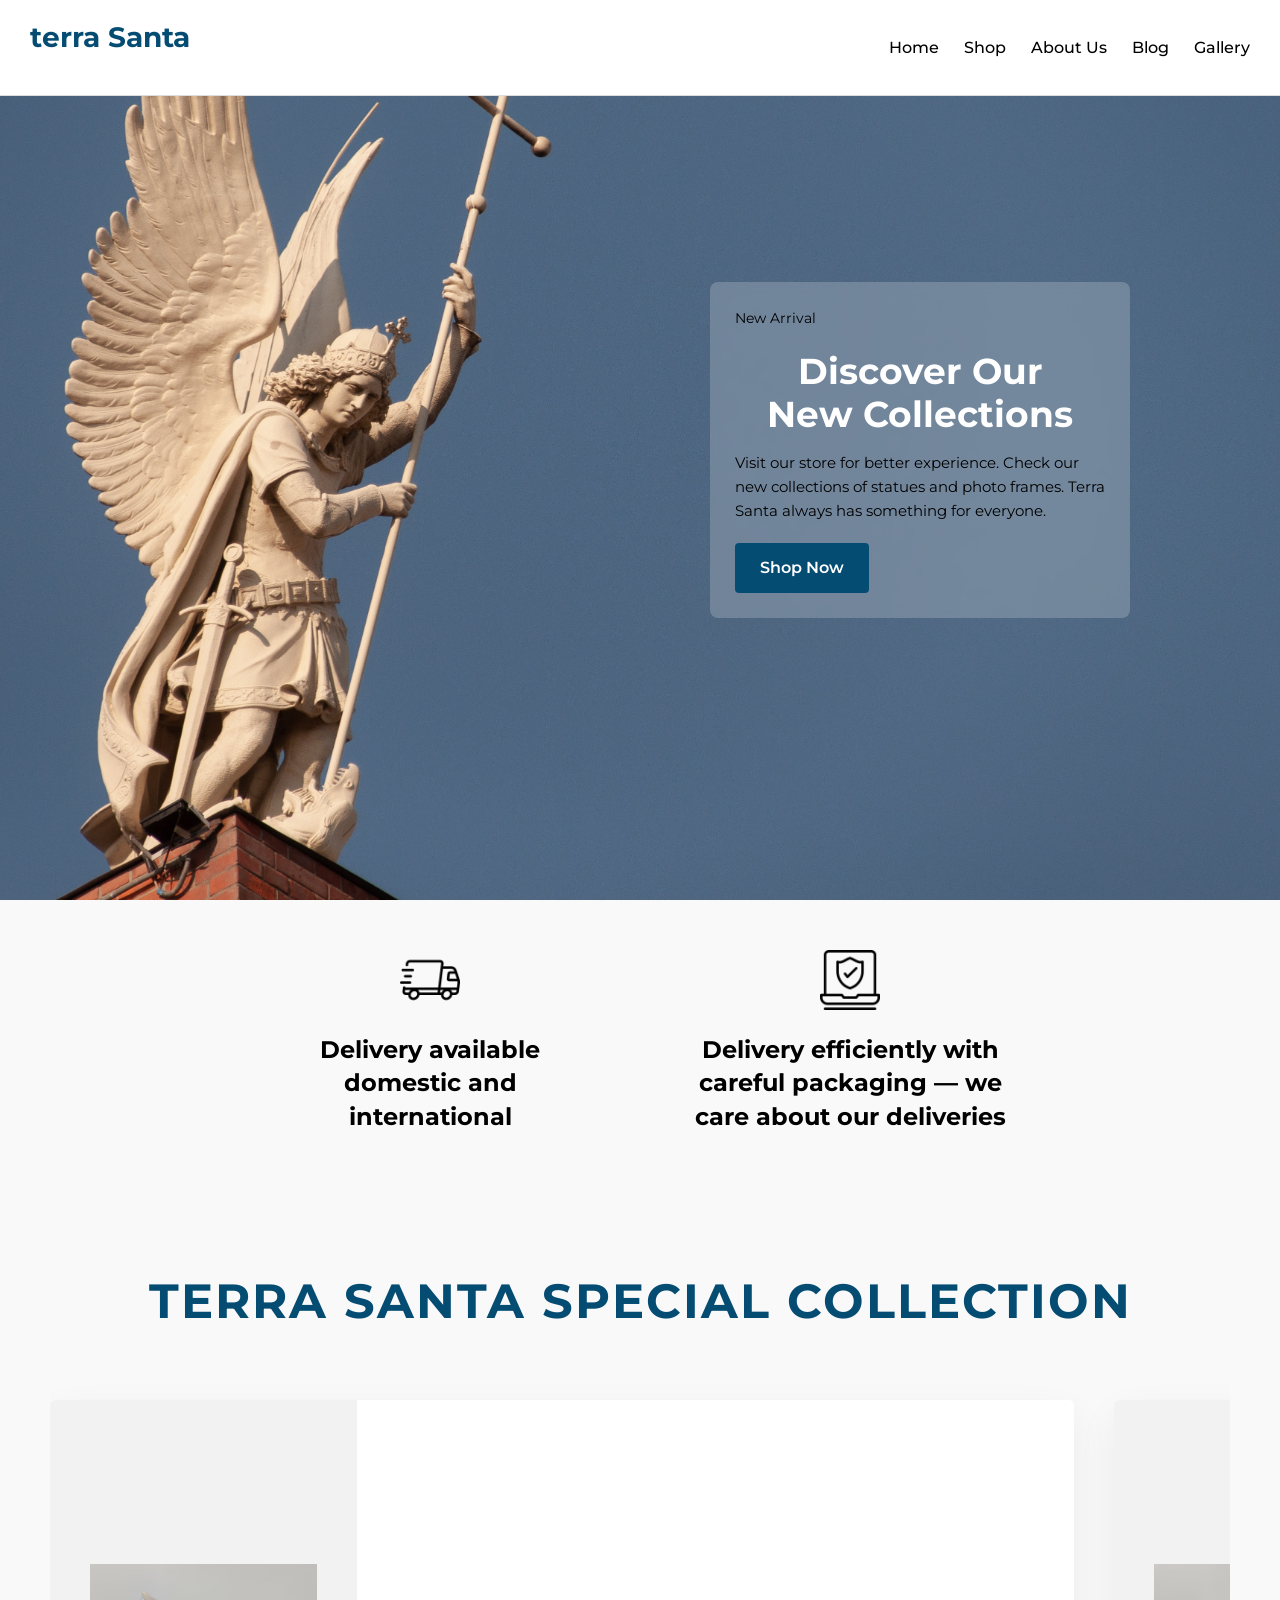
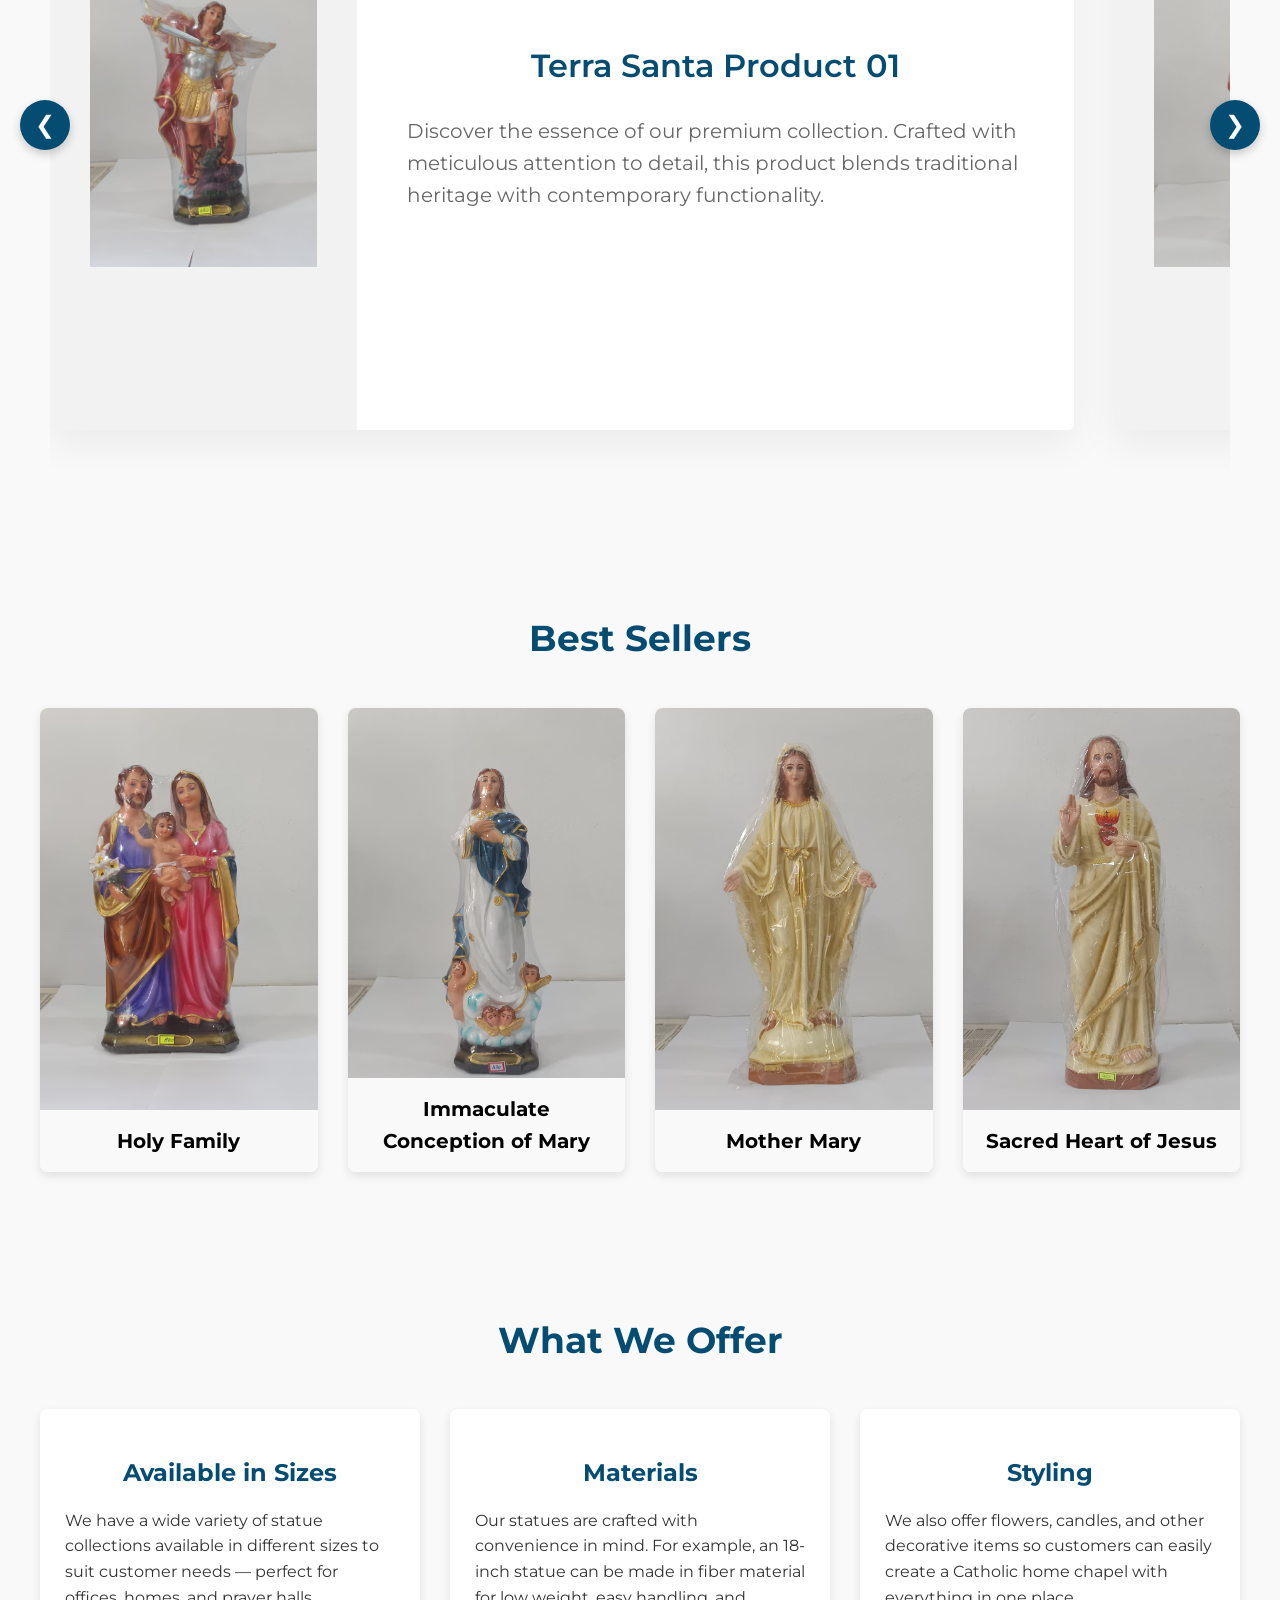
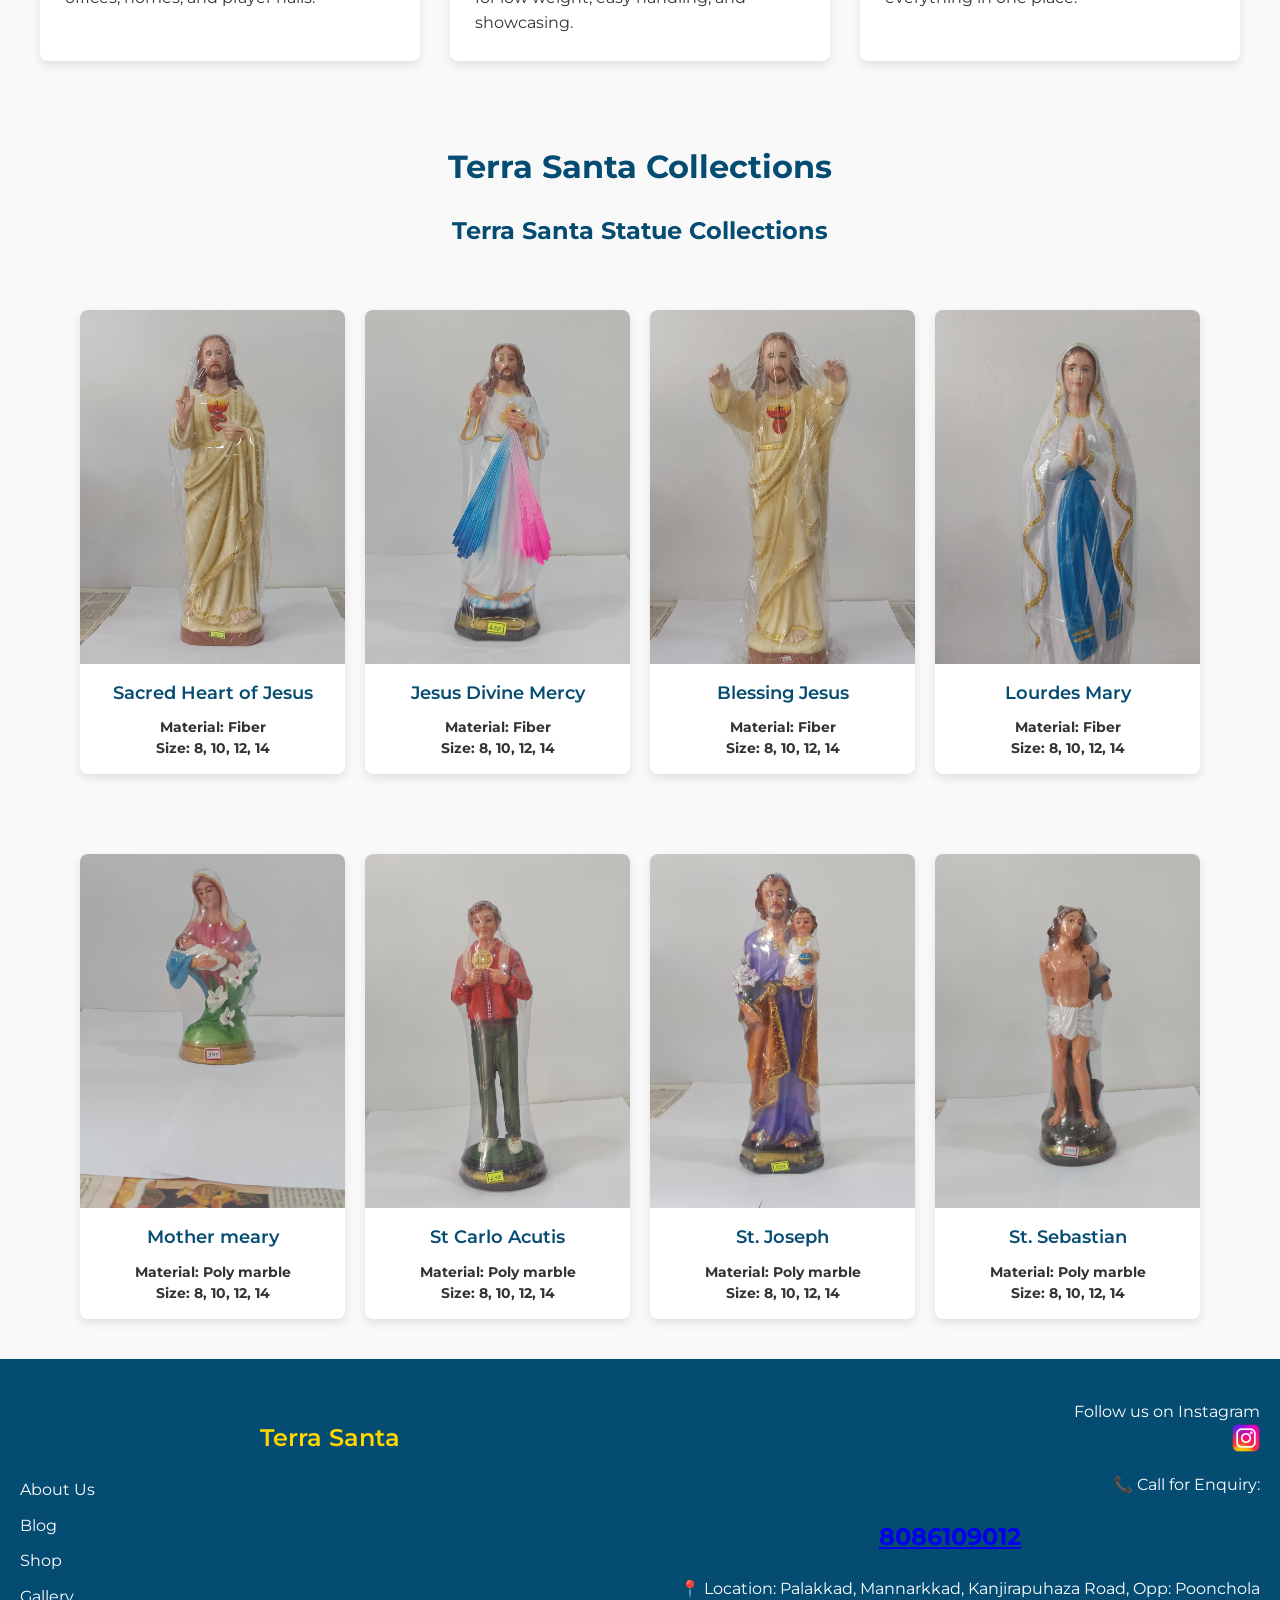
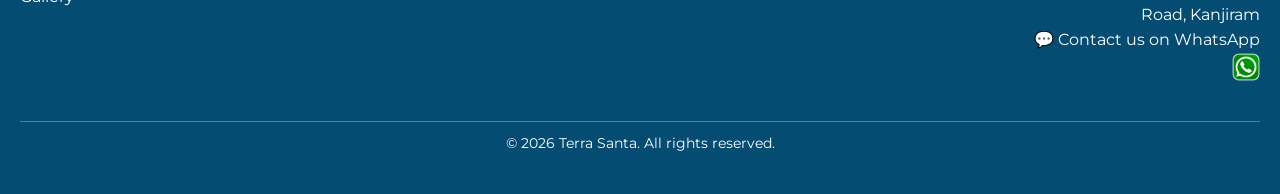
==== index.html @ 68c7cd8b "initialcommit" ====
<!DOCTYPE html>
<html lang="en">
<head>
  <meta charset="UTF-8">
  <meta name="viewport" content="width=device-width, initial-scale=1.0">
  
  <title>terra Santa</title>
  <link rel="stylesheet" href="style.css">
  <!-- Google Fonts -->
  <link href="https://fonts.googleapis.com/css2?family=Montserrat:wght@400;600&display=swap" rel="stylesheet">
</head>
<body>
  <header>
    <div class="logo">terra Santa</div>
    <nav>
      <ul class="nav-links">
        <li><a href="index.html">Home</a></li>
         <li><a href="shop.html">Shop</a></li>
        <li><a href="about.html">About Us</a></li>
        <li><a href="blog.html">Blog</a></li>
        <li><a href="gallery.html">Gallery</a></li>
        
      
      </ul>
    </nav>

    <div class="menu-toggle">&#9776;</div>


  </header>

    <!-- Hero Section -->
  <section class="hero">
    <div class="hero-content">
      <p class="new-arrival">New Arrival</p>
      <h1>Discover Our<br>New Collections</h1>
      <p class="hero-text">
        Visit our store for better experience. Check our new collections of statues and photo frames. Terra Santa always has something for everyone.
      </p>
      <a href="shop.html" class="hero-btn">Shop Now</a>
    </div>
  </section>

  <!-- Delivery & Care Section -->
<section class="delivery-care">
  <div class="info-box">
    <img src="images/express-delivery.png" alt="Fast Delivery" class="info-icon">
    <p class="info-text">Delivery available domestic and international</p>
  </div>

  <div class="info-box">
    <img src="images/secure-laptop.png" alt="Shield Care" class="info-icon">
    <p class="info-text">Delivery efficiently with careful packaging — we care about our deliveries</p>
  </div>
</section>

 



    <section class="collection-section">
        <!-- Main Section Heading -->
        <h1 class="section-title">Terra Santa Special Collection</h1>

        <!-- Slider Wrapper (Holds track and buttons together) -->
        <div class="slider-wrapper">
            
            <!-- Slide Buttons -->
            <button class="slide-btn prev-btn" id="prevBtn" aria-label="Previous Slide">&#10094;</button>
            <button class="slide-btn next-btn" id="nextBtn" aria-label="Next Slide">&#10095;</button>

            <!-- Horizontal Scroll Container -->
            <div class="horizontal-scroll-container" id="scrollContainer">

                <!-- Card 1 -->
                <div class="product-card">
                    <div class="card-left">
                        <img src="images/Mehiel.jfif" alt="Terra Santa Product" class="product-image">
                    </div>
                    <div class="card-right">
                        <h2 class="product-title">Terra Santa Product 01</h2>
                        <p class="product-description">
                            Discover the essence of our premium collection. Crafted with meticulous attention to detail, this product blends traditional heritage with contemporary functionality.
                        </p>
                    </div>
                </div>

                <!-- Card 2 -->
                <div class="product-card">
                    <div class="card-left">
                        <img src="images/Saint Carlo Acutis.jfif" alt="Terra Santa Product" class="product-image">
                    </div>
                    <div class="card-right">
                        <h2 class="product-title">Terra Santa Product 02</h2>
                        <p class="product-description">
                            An exclusive addition to our premium line. This piece embodies elegance, utilizing authentic sustainably-sourced materials engineered to elevate your daily routine.
                        </p>
                    </div>
                </div>

                <!-- Card 3 -->
                <div class="product-card">
                    <div class="card-left">
                        <img src="images/blessing jesus gold.jfif" alt="Terra Santa Product" class="product-image">
                    </div>
                    <div class="card-right">
                        <h2 class="product-title">Terra Santa Product 03</h2>
                        <p class="product-description">
                            Experience unmatched comfort and pristine artistry. Each item undergoes strict quality control to guarantee enduring luxury tailored for true collectors.
                        </p>
                    </div>
                </div>

                <!-- Card 4 -->
                <div class="product-card">
                    <div class="card-left">
                        <img src="images/loard meary with jesus.jfif" alt="Terra Santa Product" class="product-image">
                    </div>
                    <div class="card-right">
                        <h2 class="product-title">Terra Santa Product 04</h2>
                        <p class="product-description">
                            The pinnacle of the Terra Santa series. A timeless blend of performance and sophistication, built perfectly to become a staple signature element in your space.
                        </p>
                    </div>
                </div>

            </div>
        </div>
    </section>

    <section class="best-sellers">
  <h2 class="section-heading">Best Sellers</h2>
  <div class="card-container">
    <!-- Card 1 -->
    <div class="card">
      <img src="images/holy family full.jfif" alt="Product 1">
      <p class="product-name">Holy Family</p>
    </div>

    <!-- Card 2 -->
    <div class="card">
      <img src="images/praying meary.jfif" alt="Product 2">
      <p class="product-name">Immaculate Conception of Mary</p>
    </div>

    <!-- Card 3 -->
    <div class="card">
      <img src="images/st meary01.jfif" alt="Product 3">
      <p class="product-name">Mother Mary</p>
    </div>

    <!-- Card 4 -->
    <div class="card">
      <img src="images/jesuse gold.jfif" alt="Product 4">
      <p class="product-name">Sacred Heart of Jesus</p>
    </div>
  </div>
</section>


<!-- What We Offer Section -->
<section class="offers">
  <h2 class="section-heading">What We Offer</h2>
  <div class="offers-container">
    <!-- Card 1 -->
    <div class="offer-card">
      <h3>Available in Sizes</h3>
      <p>We have a wide variety of statue collections available in different sizes to suit customer needs — perfect for offices, homes, and prayer halls.</p>
    </div>

    <!-- Card 2 -->
    <div class="offer-card">
      <h3>Materials</h3>
      <p>Our statues are crafted with convenience in mind. For example, an 18-inch statue can be made in fiber material for low weight, easy handling, and showcasing.</p>
    </div>

    <!-- Card 3 -->
    <div class="offer-card">
      <h3>Styling</h3>
      <p>We also offer flowers, candles, and other decorative items so customers can easily create a Catholic home chapel with everything in one place.</p>
    </div>
  </div>
</section>

<h1>Terra Santa Collections</h1>

  <!-- Statue Collection -->
  <h2>Terra Santa Statue Collections</h2>
   <div class="container">
    <!-- 4 product cards -->
    <div class="card">
      <img src="images/jesuse gold.jfif" alt="Statue 1">
      <div class="card-body">
        <h4>Sacred Heart of Jesus</h4>
        <p class="details">Material: Fiber<br>Size: 8, 10, 12, 14</p>
      </div>
    </div>
    <div class="card">
      <img src="images/blessing jesus color.jfif" alt="Statue 2">
      <div class="card-body">
        <h4>Jesus Divine Mercy </h4>
        <p class="details">Material: Fiber<br>Size: 8, 10, 12, 14</p>
      </div>
    </div>
    <div class="card">
      <img src="images/blessing jesus gold.jfif" alt="Statue 3">
      <div class="card-body">
        <h4>Blessing Jesus</h4>
        <p class="details">Material: Fiber<br>Size: 8, 10, 12, 14</p>
      </div>
    </div>
    <div class="card">
      <img src="images/st meary.jfif" alt="Statue 4">
      <div class="card-body">
        <h4>Lourdes Mary</h4>
        <p class="details">Material: Fiber<br>Size: 8, 10, 12, 14</p>
      </div>
    </div>
  </div>
  <div class="container">
    <!-- 4 product cards -->
    <div class="card">
      <img src="images/mother meary01.jfif" alt="Statue 1">
      <div class="card-body">
        <h4>Mother meary</h4>
        <p class="details">Material: Poly marble<br>Size: 8, 10, 12, 14</p>
      </div>
    </div>
    <div class="card">
      <img src="images/Saint Carlo Acutis.jfif" alt="Statue 2">
      <div class="card-body">
        <h4>St Carlo Acutis</h4>
        <p class="details">Material: Poly marble<br>Size: 8, 10, 12, 14</p>
      </div>
    </div>
    <div class="card">
      <img src="images/st joshep with jesuse.jfif" alt="Statue 3">
      <div class="card-body">
        <h4>St. Joseph</h4>
        <p class="details">Material: Poly marble<br>Size: 8, 10, 12, 14</p>
      </div>
    </div>
    <div class="card">
      <img src="images/st Sebastian.jfif" alt="Statue 4">
      <div class="card-body">
        <h4>St. Sebastian</h4>
        <p class="details">Material: Poly marble<br>Size: 8, 10, 12, 14</p>
      </div>
    </div>
  </div>

  <!-- Footer Section -->
 <!-- Footer Section -->
<footer class="footer">
  <div class="footer-left">
    <h2 class="logo">Terra Santa</h2>
    <ul class="footer-links">
      <li><a href="about.html">About Us</a></li>
      <li><a href="blog.html">Blog</a></li>
      <li><a href="shop.html">Shop</a></li>
      <li><a href="gallery.html">Gallery</a></li>
    </ul>
  </div>

  <div class="footer-right">
    <div class="social">
      <p>Follow us on Instagram</p>
      <a href="https://www.instagram.com/terra_santa_kanjiram?igsh=cGtvNDdnOWw2bW5s" target="_blank">
        <img src="images/instagram.png" alt="Instagram" class="social-icon">
      </a>
    </div>
    <div class="contact">
      <p>📞 Call for Enquiry: <a href="tel:8086109012"><H2>8086109012</H2></a></p>
      <p>📍 Location: Palakkad, Mannarkkad, Kanjirapuhaza Road, Opp: Poonchola Road, Kanjiram</p>
      <p>💬 Contact us on WhatsApp</p>
      <a href="https://wa.me/8086109012" target="_blank">
        <img src="images/wathsapp icon.png" alt="WhatsApp" class="social-icon">
      </a>
    </div>
  </div>

  <div class="footer-bottom">
    <p>© 2026 Terra Santa. All rights reserved.</p>
  </div>
</footer>

  <script>
    const menuToggle = document.querySelector('.menu-toggle');
    const navLinks = document.querySelector('.nav-links');
    menuToggle.addEventListener('click', () => {
      navLinks.classList.toggle('active');
    });

    const container = document.getElementById('scrollContainer');
        const prevBtn = document.getElementById('prevBtn');
        const nextBtn = document.getElementById('nextBtn');

        // Scroll amount equal to one card width plus the gap (1440px + 40px)
        const scrollAmount = 1480; 

        nextBtn.addEventListener('click', () => {
            container.scrollBy({ left: scrollAmount, behavior: 'smooth' });
        });

        prevBtn.addEventListener('click', () => {
            container.scrollBy({ left: -scrollAmount, behavior: 'smooth' });
        });
  </script>
</body>
</html>
---- style.css ----
/* Reset */
* {
  margin: 0;
  padding: 0;
  box-sizing: border-box;
}

body {
  font-family: 'Montserrat', sans-serif;
  padding-top: 80px; /* Prevents content hiding under fixed header */
}

/* Header */
header {
  position: fixed;     /* Keeps menu fixed at top */
  top: 0;
  left: 0;
  width: 100%;
  display: flex;
  justify-content: space-between;
  align-items: center;
  padding: 15px 30px;
  background-color: #fff;
  border-bottom: 1px solid #ddd;
  z-index: 1000;       /* Ensures it stays above other elements */
}

/* Logo */
.logo {
  font-family: 'Montserrat', sans-serif;
  font-size: 1.8rem;
  font-weight: 600;
  color: #054C73;
}

/* Navigation Menu */
.nav-links {
  list-style: none;
  display: flex;
  gap: 25px;
}

.nav-links li a {
  font-family: 'Montserrat', sans-serif;
  font-size: 1rem;     /* Smaller than logo */
  font-weight: 500;
  text-decoration: none;
  color: #000;         /* Black menu text */
  transition: all 0.3s ease;
}

.nav-links li a:hover {
  color: #054C73;
}

/* Hamburger Menu */
.menu-toggle {
  display: none;
  font-size: 1.8rem;
  cursor: pointer;
  color: #054C73;
}

/* Responsive Design */
@media (max-width: 768px) {
  .nav-links {
    position: absolute;
    top: 70px;
    right: 0;
    background-color: #fff;
    flex-direction: column;
    width: 100%;
    max-height: 0;
    overflow: hidden;
    transition: max-height 0.3s ease;
    border-top: 1px solid #ddd;
  }

  .nav-links.active {
    max-height: 400px; /* Expand menu */
    padding: 20px 0;
  }

  .nav-links li {
    margin: 10px 0;
    text-align: center;
  }

  /* Menu items as buttons */
  .nav-links li a {
    display: inline-block;
    width: 80%;
    margin: 5px auto;
    padding: 10px;
    background-color: #054C73;
    color: #fff;
    border-radius: 6px;
    transition: background-color 0.3s ease;
  }

  .nav-links li a:hover {
    background-color: #03608f;
    color: #fff;
  }

  .menu-toggle {
    display: block;
  }
}



/* Gallery Grid */
.gallery {
  display: grid;
  grid-template-columns: repeat(auto-fit, minmax(200px, 1fr));
  gap: 15px;
  padding: 30px;
}

.gallery img {
  width: 100%;
  height: auto;
  border-radius: 8px;
  object-fit: cover;
  transition: transform 0.3s ease;
}

.gallery img:hover {
  transform: scale(1.05);
}


/* About Page Styling */
.about-container {
  padding: 50px;
  font-family: 'Montserrat', sans-serif;
  min-height: 100vh; /* ensures gradient covers full viewport height */
 
}

/* Headings */
.about-container h1,
.about-container h2,
.about-container h3,
.about-container h4 {
  font-family: 'Montserrat', sans-serif;
  font-size: 34px;
  color: #054C73;
  text-align: center;
  margin-bottom: 10px;
}


/* Paragraphs */
.about-container p {
  font-family: 'Montserrat', sans-serif;
  font-size: 18px;
  color: #000;
  text-align: justify;
  margin-bottom: 15px;
}

/* Add spacing between p and next heading */
.about-container p + h1,
.about-container p + h2,
.about-container p + h3 {
  margin-top: 80px;
}

/* Divider after headings and paragraphs */
.divider {
  border-bottom: 2px solid #000;
  margin: 20px auto;
  width: 80%;
}

/* Dot list styling */
.dot-list {
  list-style-type: disc;
  padding-left: 40px;
  font-family: 'Montserrat', sans-serif;
}

.dot-list li {
  font-size: 18px;
  color: #000;
  margin-bottom: 8px;
}

/* Responsive adjustments */
@media (max-width: 768px) {
  .about-container h1,
  .about-container h2,
  .about-container h3,
  .about-container h4 {
    font-size: 24px;
  }

  .about-container p,
  .dot-list li {
    font-size: 16px;
  }
}

@media (max-width: 500px) {
  .logo {
    font-size: 20px;
  }

  .nav-links li a {
    font-size: 20px;
  }

  .menu-toggle {
    font-size: 24px;
  }

  .about-container h1,
  .about-container h2,
  .about-container h3,
  .about-container h4 {
    font-size: 20px;
  }

  .about-container p,
  .dot-list li {
    font-size: 14px;
  }
}
@import url("https://fonts.googleapis.com/css2?family=Montserrat:wght@400;600&display=swap");

body {
  margin: 0;
  padding: 0;
  font-family: "Montserrat", sans-serif;
  background-color: #f9f9f9;
}

/* Apply Montserrat + color to all headings */
h1, h2, h3, h4, h5, h6 {
  font-family: "Montserrat", sans-serif;
  color: #054C73;
  text-align: center; /* keeps headings centered */
  margin: 20px 0;
}

.container {
  display: grid;
  grid-template-columns: repeat(auto-fit, minmax(250px, 1fr));
  gap: 20px;
  padding: 40px;
  max-width: 1200px;
  margin: auto;
}

.card {
  background-color: #fff;
  border-radius: 8px;
  box-shadow: 0 4px 6px rgba(0,0,0,0.1);
  overflow: hidden;
  transition: transform 0.3s ease, box-shadow 0.3s ease;
}

.card:hover {
  transform: translateY(-5px);
  box-shadow: 0 8px 12px rgba(0,0,0,0.15);
}

.card img {
  width: 100%;
  height: 250px; /* taller image area */
  object-fit: contain; /* keeps full image visible */
  background-color: #f0f0f0; /* optional neutral backdrop */
}

.card-body {
  padding: 15px;
}

.card-body h4 {
  margin: 0 0 10px;
  font-size: 18px;
  font-weight: 600;
}

.card-body .details {
  font-size: 14px;
  font-weight: bold; /* bold for other texts */
  color: #333;
  line-height: 1.5;
  text-align: center; /* keeps details aligned under product name */
}
/* Hero Section */
.hero {
  position: relative;
  width: 100%;
  height: 100vh; /* always fills the screen height */
  background: url('images/hero.jpg') no-repeat center center/cover;
  display: flex;
  justify-content: flex-end;
  align-items: center;
  padding-right: 200px;
  box-sizing: border-box;
}

.hero-content {
  background: rgba(255, 255, 255, 0.2);
  padding: 25px;
  max-width: 420px;
  border-radius: 8px;
  backdrop-filter: blur(5px);
}

.hero .new-arrival {
  font-size: 14px;
  color: black;
  margin-bottom: 10px;
}

.hero h1 {
  font-family: 'Montserrat', sans-serif;
  font-size: 42px;
  font-weight: 700;
  color: white;
  line-height: 1.2;
  margin-bottom: 15px;
  white-space: nowrap; /* single line on large screens */
}

.hero-text {
  font-family: 'Montserrat', sans-serif;
  font-size: 15px;
  color: black;
  margin-bottom: 20px;
}

.hero-btn {
  display: inline-block;
  padding: 12px 25px;
  background: #054C73;
  color: white;
  font-family: 'Montserrat', sans-serif;
  font-weight: 600;
  text-decoration: none;
  border-radius: 4px;
  transition: all 0.3s ease;
}

.hero-btn:hover {
  background: white;
  color: #054C73;
  border: 1px solid #054C73;
}

/* Responsive adjustments */
@media (max-width: 1440px) {
  .hero {
    padding-right: 150px;
  }
  .hero h1 {
    font-size: 36px;
  }
}

@media (max-width: 1024px) {
  .hero {
    padding-right: 100px;
    justify-content: center;
  }
  .hero h1 {
    font-size: 32px;
    white-space: normal; /* allow wrapping */
  }
}

@media (max-width: 768px) {
  .hero {
    padding-right: 0;
    text-align: center;
  }
  .hero-content {
    max-width: 90%;
  }
  .hero h1 {
    font-size: 26px;
  }
}

/* Delivery & Care Section */
.delivery-care {
  display: flex;
  justify-content: center;
  align-items: flex-start;
  gap: 100px; /* increased gap between logos */
  padding: 50px 20px;
  font-family: 'Montserrat', sans-serif;
}

.info-box {
  text-align: center;
  max-width: 320px;
}

.info-icon {
  width: 60px;   /* icon size */
  height: 60px;
  margin-bottom: 15px;
}

.info-text {
  font-size: 24px;   /* bigger text */
  font-weight: bold; /* bold */
  color: #000;       /* black */
  line-height: 1.4;
}

/* Responsive adjustments */
@media (max-width: 1024px) {
  .delivery-care {
    gap: 60px;
  }
  .info-icon {
    width: 50px;
    height: 50px;
  }
}

@media (max-width: 768px) {
  .delivery-care {
    flex-direction: column;
    align-items: center;
    gap: 40px;
  }
  .info-box {
    max-width: 90%;
  }
  .info-text {
    font-size: 20px; /* slightly smaller for mobile */
  }
}

/* Base Resets */
*, *::before, *::after {
    box-sizing: border-box;
    margin: 0;
    padding: 0;
}

body {
    font-family: Arial, sans-serif;
    background-color: #f9f9f9;
    color: #333333;
    line-height: 1.6;
    overflow-x: hidden; /* Prevents whole-page broken scrolling */
}

/* Section Wrapper */
.collection-section {
    padding: 60px 0;
    display: flex;
    flex-direction: column;
}

/* Main Heading */
.section-title {
    font-size: 3rem;
    font-weight: 700;
    text-transform: uppercase;
    letter-spacing: 2px;
    margin-bottom: 40px;
    text-align: center;
    color: #111111;
    padding: 0 20px;
}

/* Horizontal Axis Container */
.horizontal-scroll-container {
    display: flex;
    flex-direction: row;
    gap: 40px; /* Gap space between the 4 horizontal cards */
    padding: 20px 40px 40px 40px;
    overflow-x: auto; /* Enables smooth mouse trackpad horizontal scrolling */
    scroll-behavior: smooth;
    -webkit-overflow-scrolling: touch; /* Smooth inertia for mobile browsers */
}

/* Individual Card Template (Locked strictly to your 1440px x 1024px sizing requirement) */
.product-card {
    display: flex;
    flex-shrink: 0; /* Prevents the card from squishing smaller than its explicit width */
    width: 1440px;
    height: 1024px;
    background-color: #ffffff;
    box-shadow: 0 15px 40px rgba(0, 0, 0, 0.06);
    border-radius: 6px;
    overflow: hidden;
}

/* Left Side - Image Segment (Takes up 50% / 720px width) */
.card-left {
    width: 50%;
    height: 100%;
}

.product-image {
    width: 100%;
    height: 100%;
    object-fit: cover;
    display: block;
}

/* Right Side - Text Segment (Takes up 50% / 720px width) */
.card-right {
    width: 50%;
    height: 100%;
    padding: 80px;
    display: flex;
    flex-direction: column;
    justify-content: center; /* Vertically aligns the content */
    background-color: #ffffff;
}

/* Typography Elements */
.product-title {
    font-size: 2.8rem;
    font-weight: 600;
    margin-bottom: 24px;
    color: #222222;
}

.product-description {
    font-size: 1.25rem;
    color: #666666;
    max-width: 520px; /* Keeps readable line widths */
}

/* Optional Custom Scrollbar Styling for Webkit Browsers */
.horizontal-scroll-container::-webkit-scrollbar {
    height: 10px;
}
.horizontal-scroll-container::-webkit-scrollbar-track {
    background: #e4e4e4;
    border-radius: 10px;
    margin: 0 40px;
}
.horizontal-scroll-container::-webkit-scrollbar-thumb {
    background: #999999;
    border-radius: 10px;
}
.horizontal-scroll-container::-webkit-scrollbar-thumb:hover {
    background: #666666;
}

/* Tablet and Small Screens Adjustments */
@media (max-width: 1480px) {
    .product-card {
        /* Scales card width smaller down to the viewport size if 1440px forces too much overflow on tight spaces */
        width: 85vw; 
        height: 70vh; /* Adjusts height proportionally to fit display constraints smoothly */
    }
    .card-right {
        padding: 40px;
    }
    .product-title {
        font-size: 2rem;
    }
}

@media (max-width: 768px) {
    .product-card {
        flex-direction: column; /* Switches to vertical stack for narrow smartphone screen widths */
        width: 80vw;
        height: 80vh;
    }
    .card-left, .card-right {
        width: 100%;
        height: 50%;
    }
    .card-right {
        padding: 24px;
    }
}

/* Base Resets */
*, *::before, *::after {
    box-sizing: border-box;
    margin: 0;
    padding: 0;
}

body {
    font-family: 'Montserrat', Arial, sans-serif;
    background-color: #f9f9f9;
    color: #333333;
    line-height: 1.6;
    overflow-x: hidden;
}

/* Section Wrapper */
.collection-section {
    padding: 60px 0;
    display: flex;
    flex-direction: column;
    align-items: center;
}

/* Main Heading (Updated with color #054C73 and Montserrat) */
.section-title {
    font-family: 'Montserrat', sans-serif;
    font-size: 3rem;
    font-weight: 700;
    text-transform: uppercase;
    letter-spacing: 2px;
    margin-bottom: 40px;
    text-align: center;
    color: #054C73;
    padding: 0 20px;
}

/* Slider Position Wrapper */
.slider-wrapper {
    position: relative;
    width: 100%;
    max-width: 1540px; /* Accounts for cards width + button clearances */
    padding: 0 50px;
}

/* Horizontal Axis Container */
.horizontal-scroll-container {
    display: flex;
    flex-direction: row;
    gap: 40px; 
    padding: 20px 0 40px 0;
    overflow-x: auto; 
    scroll-behavior: smooth;
    /* CSS Snap Point behavior locks cards perfectly into place */
    scroll-snap-type: x mandatory; 
    -webkit-overflow-scrolling: touch;
}

/* Hide native scrollbar for a cleaner premium look */
.horizontal-scroll-container::-webkit-scrollbar {
    display: none;
}

/* Individual Card Template (1440px x 1024px Layout Frame) */
.product-card {
    display: flex;
    flex-shrink: 0; 
    width: 1440px;
    height: 1024px;
    background-color: #ffffff;
    box-shadow: 0 15px 40px rgba(0, 0, 0, 0.06);
    border-radius: 6px;
    overflow: hidden;
    scroll-snap-align: start;
}

/* Left Side - Made Smaller (Takes up 30% width instead of 50%) */
.card-left {
    width: 30%; 
    height: 100%;
    background-color: #f2f2f2; /* Subtle background fill under image border bounds */
    display: flex;
    align-items: center;
    justify-content: center;
    padding: 40px; /* Pads image so it looks smaller and elegant inside its frame */
}

.product-image {
    width: 100%;
    height: 100%;
    object-fit: contain; /* Prevents stretching and showcases smaller profile details */
    display: block;
}

/* Right Side - Expanded Container (Takes up 70% width) */
.card-right {
    width: 70%;
    height: 100%;
    padding: 100px;
    display: flex;
    flex-direction: column;
    justify-content: center; 
    background-color: #ffffff;
}

/* Card Typography (Updated with color #054C73 and Montserrat) */
.product-title {
    font-family: 'Montserrat', sans-serif;
    font-size: 2.8rem;
    font-weight: 600;
    margin-bottom: 24px;
    color: #054C73;
}

.product-description {
    font-size: 1.25rem;
    color: #666666;
    max-width: 650px; 
}

/* Slider Functional Navigation Buttons */
.slide-btn {
    position: absolute;
    top: 50%;
    transform: translateY(-50%);
    width: 50px;
    height: 50px;
    background-color: #054C73;
    color: #ffffff;
    border: none;
    border-radius: 50%;
    font-size: 1.5rem;
    cursor: pointer;
    display: flex;
    align-items: center;
    justify-content: center;
    z-index: 10;
    transition: background-color 0.2s ease, opacity 0.2s ease;
    box-shadow: 0 4px 10px rgba(0, 0, 0, 0.2);
}

.slide-btn:hover {
    background-color: #03324d;
}

.slide-btn:active {
    opacity: 0.8;
}

.prev-btn {
    left: 20px;
}

.next-btn {
    right: 20px;
}

/* Screen Size Fallbacks */
@media (max-width: 1540px) {
    .product-card {
        width: 80vw;
        height: 70vh;
    }
    .card-right {
        padding: 50px;
    }
    .product-title {
        font-size: 2rem;
    }
}

@media (max-width: 768px) {
    .product-card {
        flex-direction: column;
        width: 75vw;
        height: 75vh;
    }
    .card-left, .card-right {
        width: 100%;
    }
    .card-left {
        height: 40%;
        padding: 20px;
    }
    .card-right {
        height: 60%;
        padding: 24px;
    }
    .slide-btn {
        width: 40px;
        height: 40px;
        font-size: 1.2rem;
    }
    .prev-btn { left: 5px; }
    .next-btn { right: 5px; }
}

/* Best Sellers Section */
.best-sellers {
  padding: 60px 20px;
  background: #f9f9f9;
  text-align: center;
  font-family: 'Montserrat', sans-serif;
}

.section-heading {
  font-size: 36px;
  font-weight: 700;
  color: #054C73;
  margin-bottom: 40px;
}

.card-container {
  display: grid;
  grid-template-columns: repeat(auto-fit, minmax(250px, 1fr));
  gap: 30px;
  max-width: 1200px;
  margin: auto;
}

.card {
  background: #fff;
  border-radius: 8px;
  box-shadow: 0 4px 10px rgba(0,0,0,0.1);
  overflow: hidden;
  transition: transform 0.3s ease, box-shadow 0.3s ease;
  display: flex;
  flex-direction: column;
  height: 100%; /* card defines full height */
}

.card:hover {
  transform: translateY(-5px);
  box-shadow: 0 8px 16px rgba(0,0,0,0.15);
}

.card img {
  flex: 1;              /* image takes all available vertical space */
  width: 100%;
  object-fit: cover;    /* fills card area without distortion */
}

.product-name {
  font-size: 20px;
  font-weight: bold;
  color: #000;
  padding: 15px;
  background: #f9f9f9;
}

/* What We Offer Section */
.offers {
  padding: 60px 20px;
  background: #f9f9f9;
  font-family: 'Montserrat', sans-serif;
  text-align: center;
}

.section-heading {
  font-size: 36px;
  font-weight: 700;
  color: #054C73;
  margin-bottom: 40px;
}

.offers-container {
  display: grid;
  grid-template-columns: repeat(auto-fit, minmax(280px, 1fr));
  gap: 30px;
  max-width: 1200px;
  margin: auto;
}

.offer-card {
  background: #fff;
  border-radius: 8px;
  box-shadow: 0 4px 10px rgba(0,0,0,0.1);
  padding: 25px;
  text-align: left;
  transition: transform 0.3s ease, box-shadow 0.3s ease;
}

.offer-card:hover {
  transform: translateY(-5px);
  box-shadow: 0 8px 16px rgba(0,0,0,0.15);
}

.offer-card h3 {
  font-size: 24px;
  font-weight: 700;
  color: #054C73;
  margin-bottom: 15px;
}

.offer-card p {
  font-size: 16px;
  color: #333;
  line-height: 1.6;
}

/* Footer Section */
.footer {
  display: flex;
  justify-content: space-between;
  align-items: flex-start;
  background: #054C73;
  color: #fff;
  padding: 40px 20px;
  flex-wrap: wrap;
  font-family: 'Montserrat', sans-serif;
}

.footer-left {
  flex: 1;
  min-width: 250px;
}

.logo {
  font-size: 28px;
  font-weight: 700;
  margin-bottom: 20px;
}

.footer-links {
  list-style: none;
  padding: 0;
}

.footer-links li {
  margin-bottom: 10px;
}

.footer-links a {
  color: #fff;
  text-decoration: none;
  font-size: 16px;
}

.footer-links a:hover {
  text-decoration: underline;
}

.footer-right {
  flex: 1;
  min-width: 250px;
  text-align: right;
}

.social, .contact {
  margin-bottom: 20px;
}

.social-icon {
  width: 28px;
  height: 28px;
  margin-left: 10px;
  vertical-align: middle;
}

/* Responsive */
@media (max-width: 768px) {
  .footer {
    flex-direction: column;
    text-align: center;
  }
  .footer-right {
    text-align: center;
    margin-top: 20px;
  }
  .social-icon {
    margin-left: 0;
    margin-top: 10px;
  }
}
/* Footer Section */
.footer {
  display: flex;
  flex-wrap: wrap;
  justify-content: space-between;
  align-items: flex-start;
  background: #054C73;
  color: #fff;
  padding: 40px 20px;
  font-family: 'Montserrat', sans-serif;
}

.footer-left {
  flex: 1;
  min-width: 250px;
}

.footer .logo {
  font-size: 24px;
  font-weight: 600;
  margin-bottom: 20px;
  color: #FFD700; /* Gold accent */
}

.footer-links {
  list-style: none;
  padding: 0;
}

.footer-links li {
  margin-bottom: 10px;
}

.footer-links a {
  color: #fff;
  text-decoration: none;
  font-size: 16px;
}

.footer-links a:hover {
  text-decoration: underline;
}

.footer-right {
  flex: 1;
  min-width: 250px;
  text-align: right;
}

.social, .contact {
  margin-bottom: 20px;
}

.social-icon {
  width: 28px;
  height: 28px;
  margin-left: 10px;
  vertical-align: middle;
}

.footer-bottom {
  width: 100%;
  text-align: center;
  margin-top: 20px;
  border-top: 1px solid rgba(255,255,255,0.3);
  padding-top: 10px;
  font-size: 14px;
}

/* Responsive */
@media (max-width: 768px) {
  .footer {
    flex-direction: column;
    text-align: center;
  }
  .footer-right {
    text-align: center;
    margin-top: 20px;
  }
  .social-icon {
    margin-left: 0;
    margin-top: 10px;
  }
}
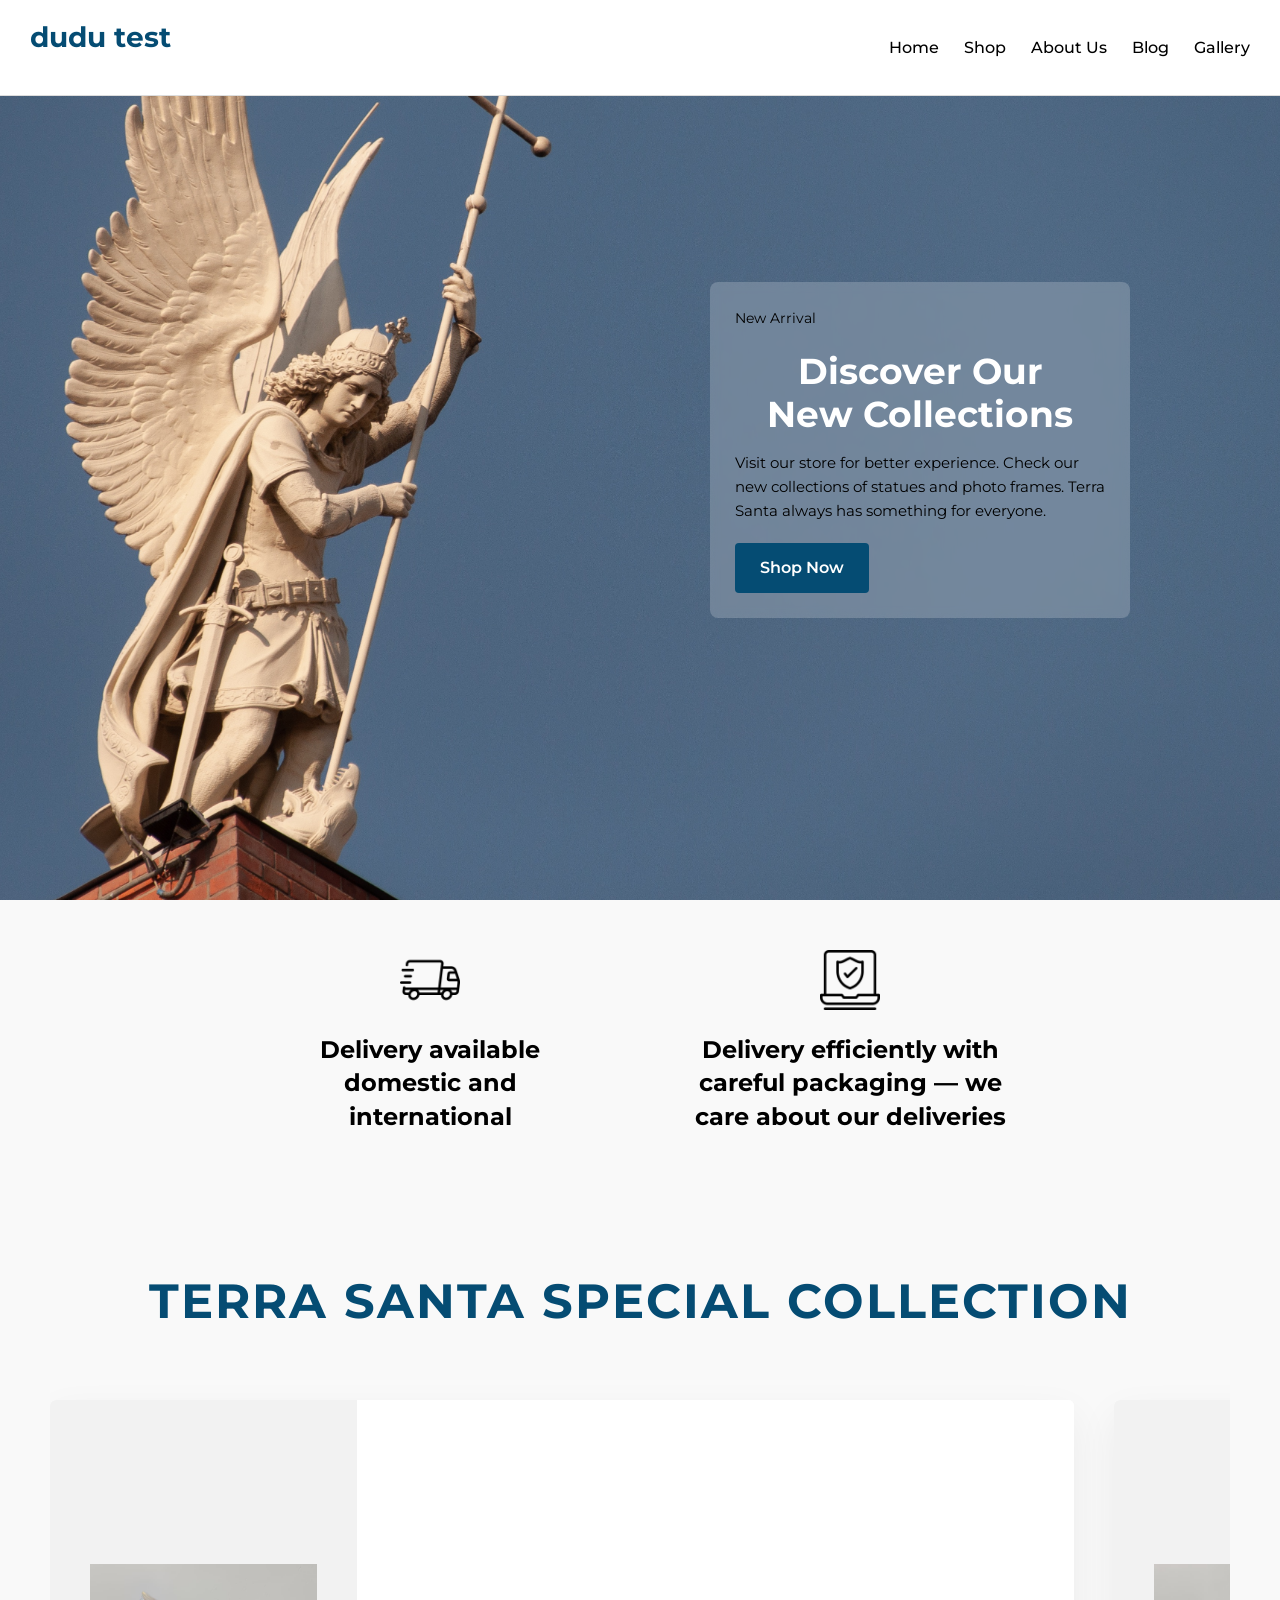
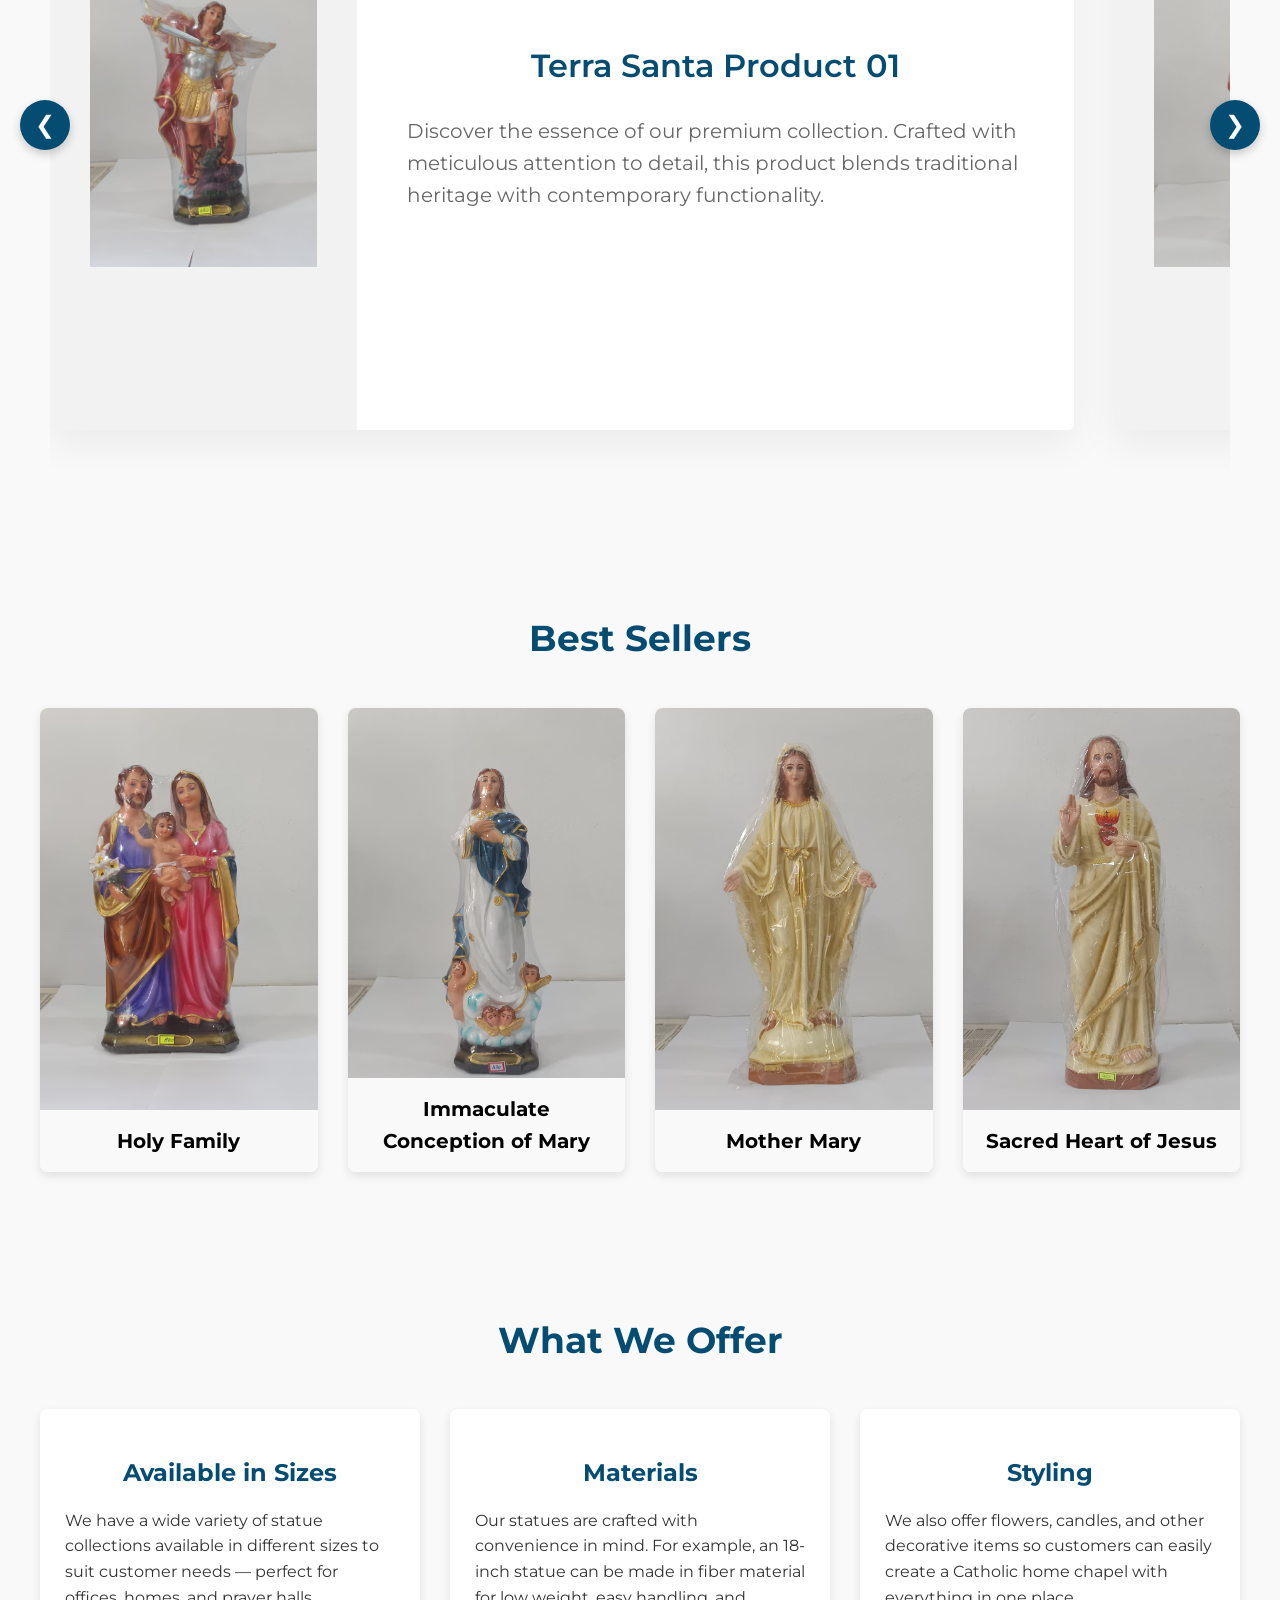
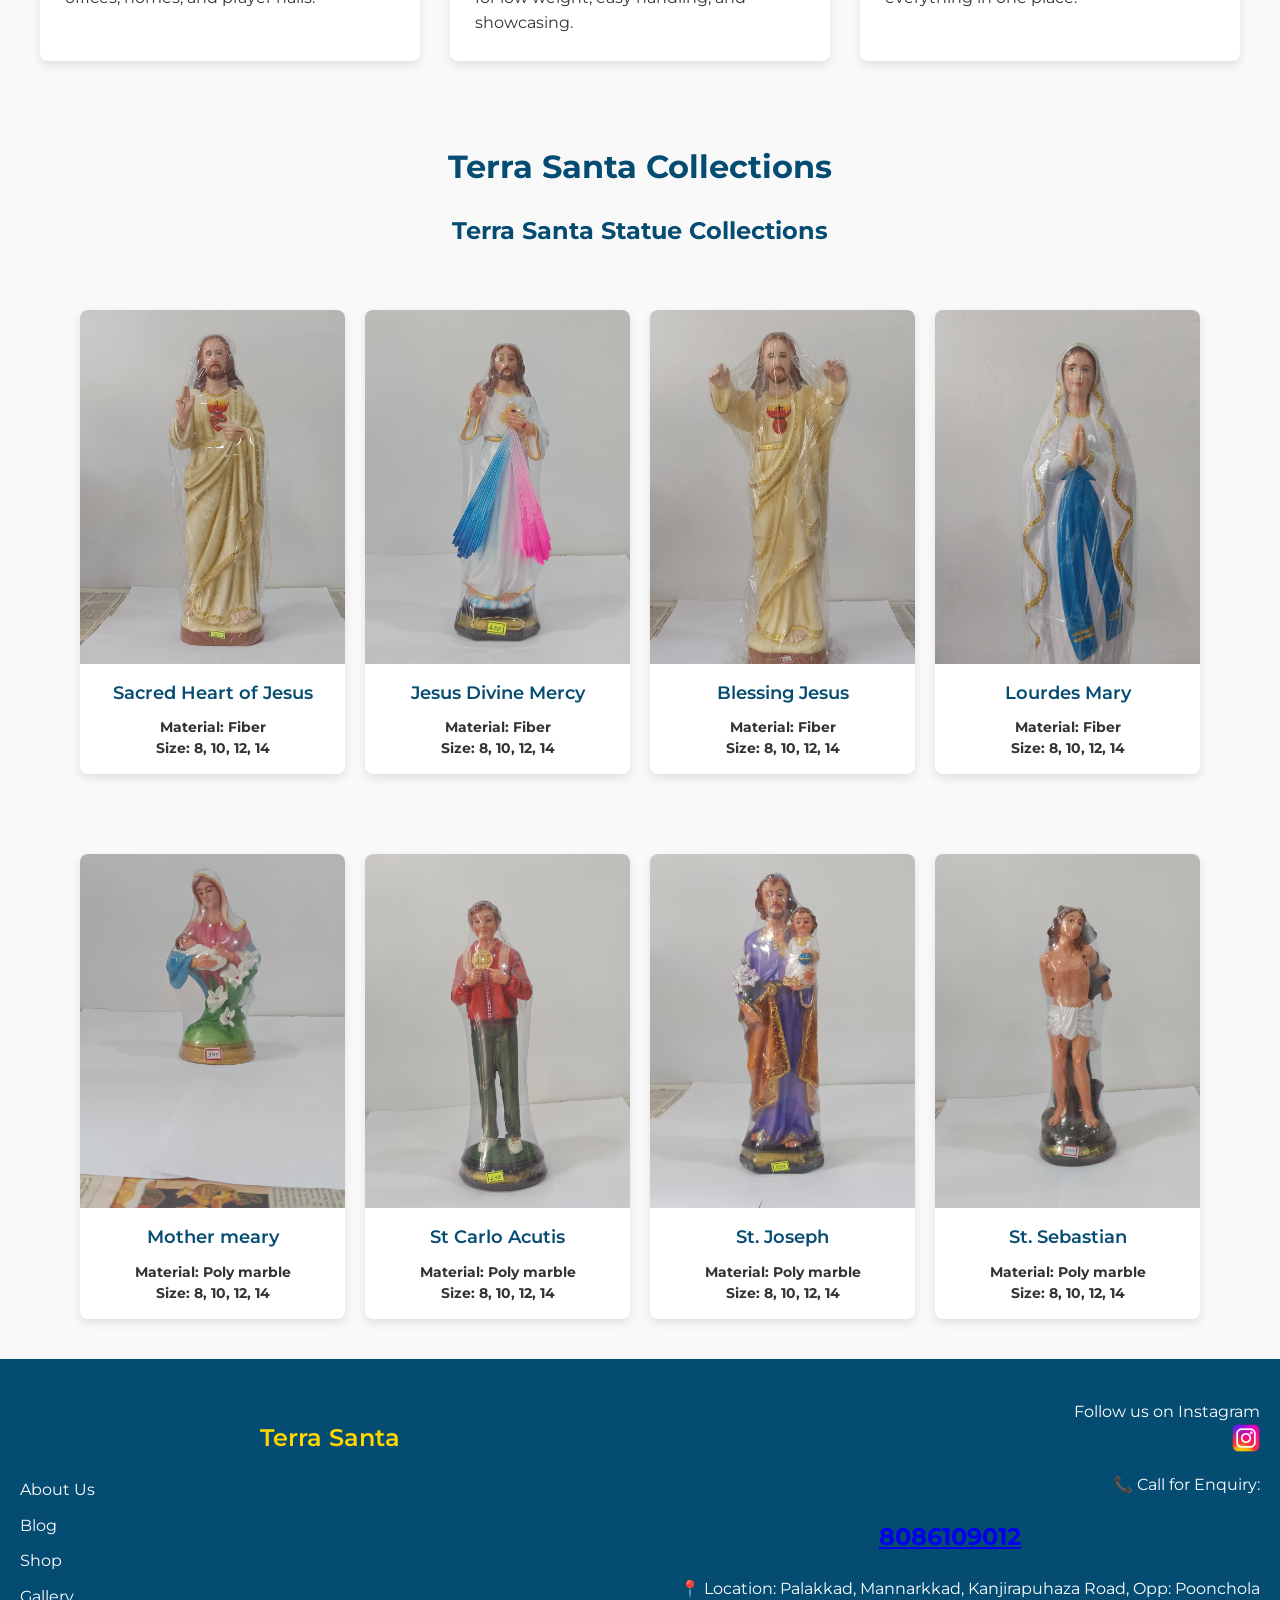
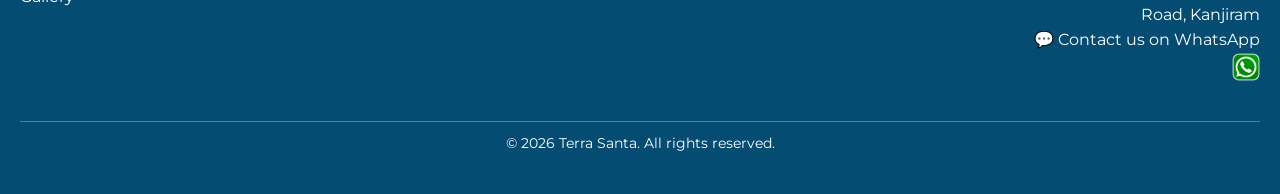
==== commit 0f8e7df6: "title change logo test" ====
--- a/index.html
+++ b/index.html
@@ -11,7 +11,7 @@
 </head>
 <body>
   <header>
-    <div class="logo">terra Santa</div>
+    <div class="logo">dudu test</div>
     <nav>
       <ul class="nav-links">
         <li><a href="index.html">Home</a></li>
